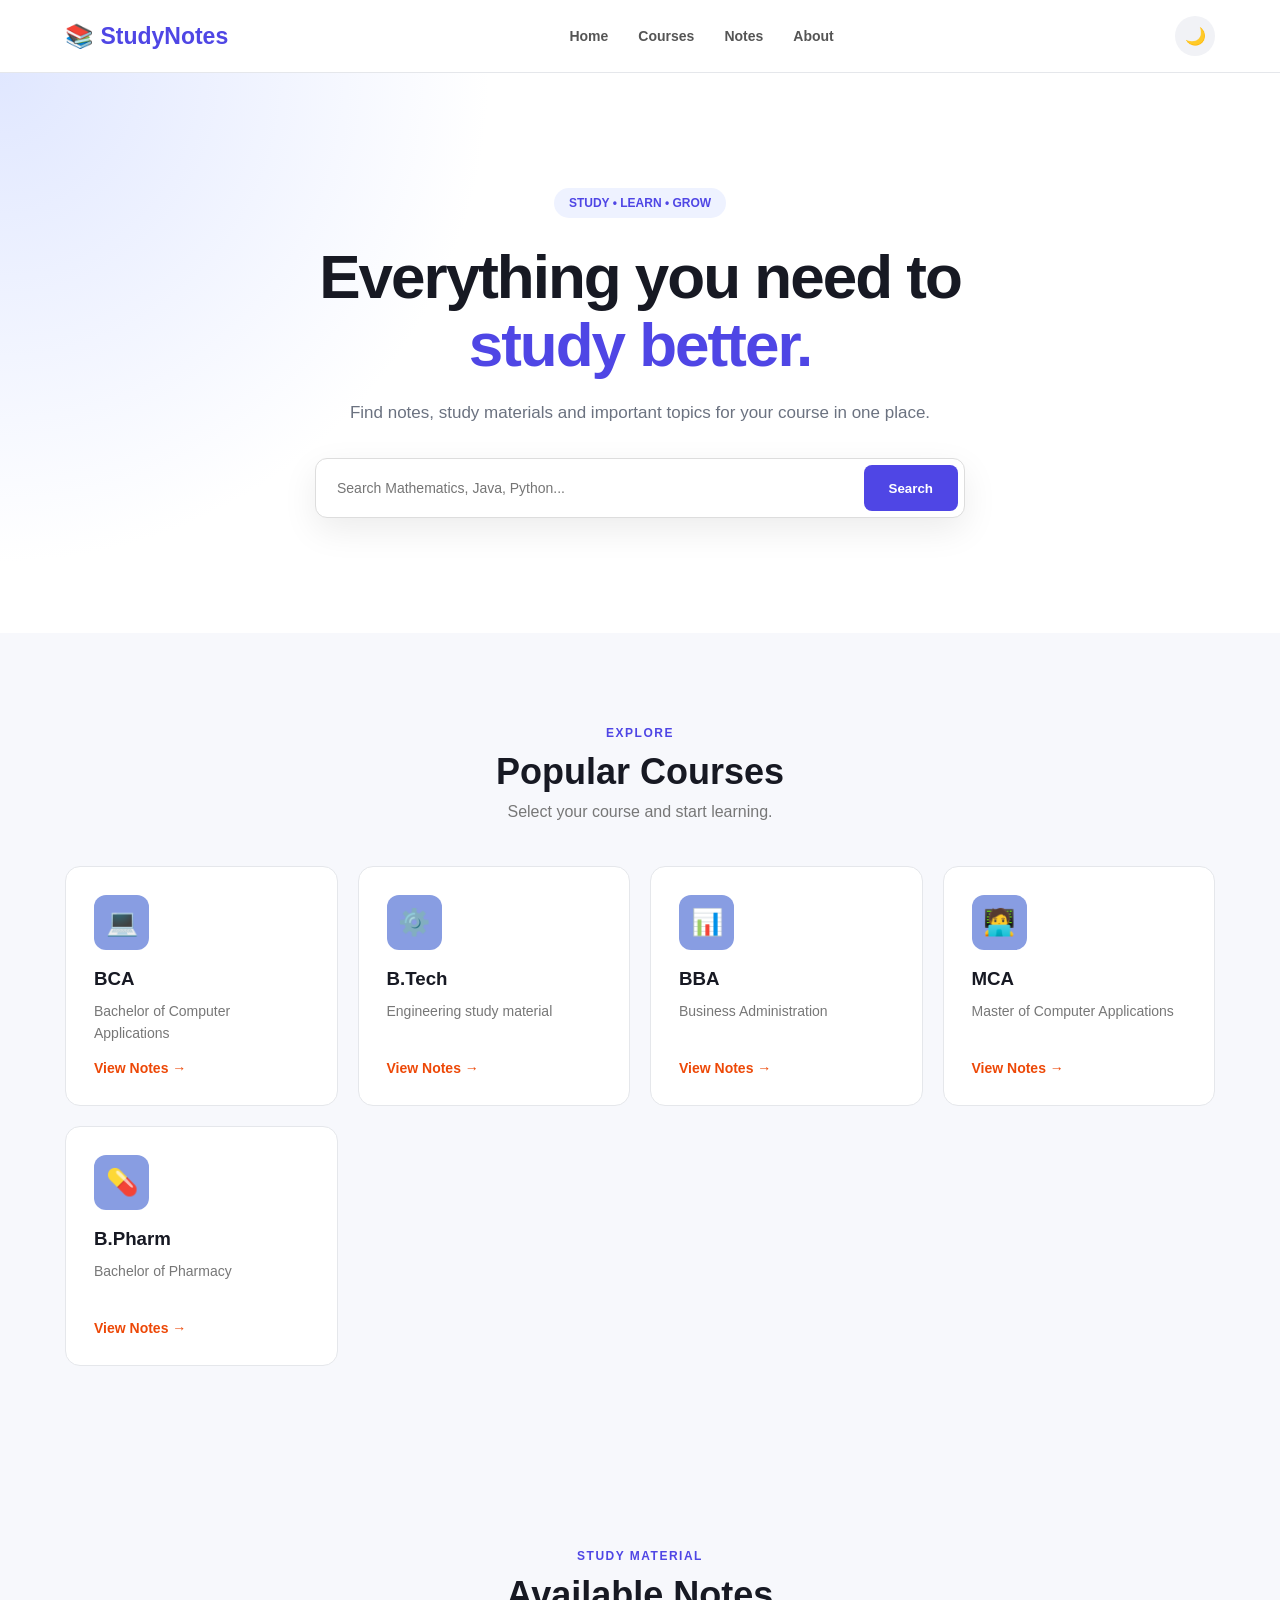
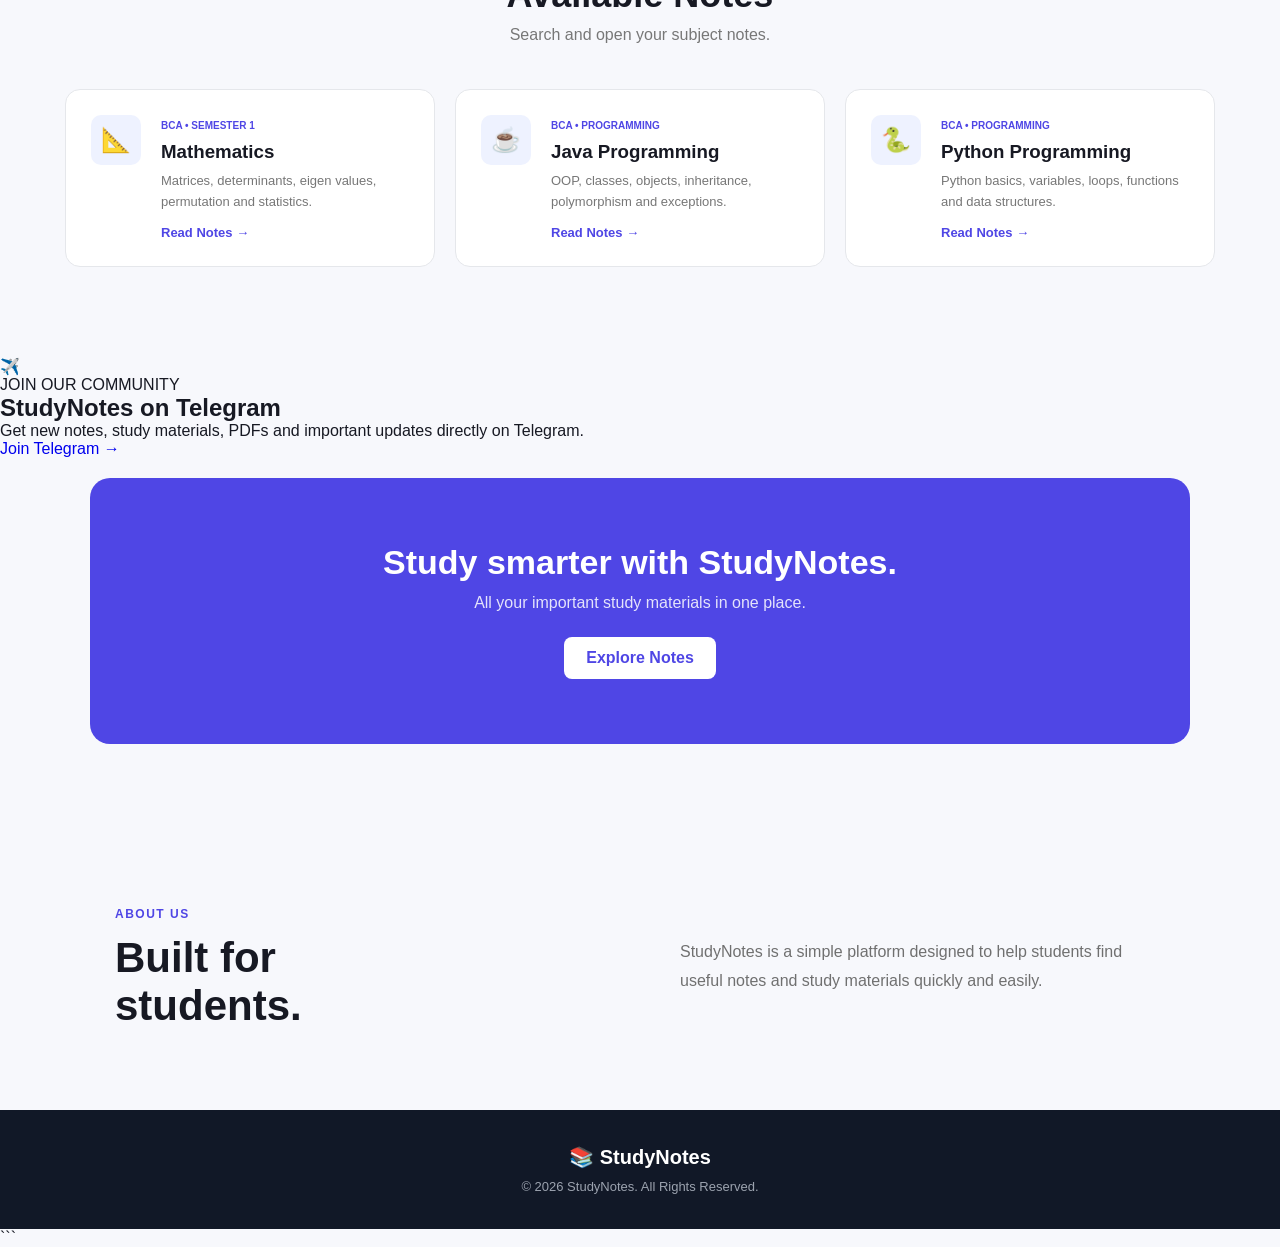
==== index.html @ eb50d55e "Add files via upload" ====
<!DOCTYPE html>
<html lang="en">
<head>
    <meta charset="UTF-8">
    <meta name="viewport" content="width=device-width, initial-scale=1.0">

    <title>StudyNotes | Notes for Students</title>

    <link rel="stylesheet" href="style.css">
</head>

<body>

<header>
    <nav class="navbar">

        <a href="index.html" class="logo">
            📚 StudyNotes
        </a>

        <div class="nav-links">
            <a href="index.html">Home</a>
            <a href="#courses">Courses</a>
            <a href="#notes">Notes</a>
            <a href="#about">About</a>
        </div>

        <button class="dark-btn" onclick="toggleDarkMode()">
            🌙
        </button>

    </nav>
</header>


<section class="hero">

    <div class="hero-content">

        <span class="tag">STUDY • LEARN • GROW</span>

        <h1>
            Everything you need to<br>
            <span>study better.</span>
        </h1>

        <p>
            Find notes, study materials and important topics
            for your course in one place.
        </p>


        <div class="search-container">

            <input
                type="text"
                id="searchInput"
                placeholder="Search Mathematics, Java, Python..."
                onkeyup="searchNotes()"
            >

            <button onclick="searchNotes()">
                Search
            </button>

        </div>

    </div>

</section>


<section class="section" id="courses">

    <div class="heading">
        <span>EXPLORE</span>
        <h2>Popular Courses</h2>
        <p>Select your course and start learning.</p>
    </div>


    <div class="course-grid">

        <div class="course-card">
            <div class="icon">💻</div>
            <h3>BCA</h3>
            <p>Bachelor of Computer Applications</p>
            <a href="#notes">View Notes →</a>
        </div>


        <div class="course-card">
            <div class="icon">⚙️</div>
            <h3>B.Tech</h3>
            <p>Engineering study material</p>
            <a href="#notes">View Notes →</a>
        </div>


        <div class="course-card">
            <div class="icon">📊</div>
            <h3>BBA</h3>
            <p>Business Administration</p>
            <a href="#notes">View Notes →</a>
        </div>


        <div class="course-card">
            <div class="icon">🧑‍💻</div>
            <h3>MCA</h3>
            <p>Master of Computer Applications</p>
            <a href="#notes">View Notes →</a>
            
        </div> 
        <div class="course-card">

    <div class="icon">💊</div>

    <h3>B.Pharm</h3>

    <p>Bachelor of Pharmacy</p>

    <a href="notes/bpharm.html">
        View Notes →
    </a>

</div>
         
        
    </div>

</section>


<section class="section" id="notes">

    <div class="heading">

        <span>STUDY MATERIAL</span>

        <h2>Available Notes</h2>

        <p>
            Search and open your subject notes.
        </p>

    </div>


    <div id="noResults" class="no-results">
        No notes found. Try another search.
    </div>


    <div class="notes-grid" id="notesGrid">


        <!-- Mathematics -->

        <div class="note-card" data-search="mathematics maths bca">

            <div class="note-icon">
                📐
            </div>

            <div class="note-info">

                <span>BCA • SEMESTER 1</span>

                <h3>Mathematics</h3>

                <p>
                    Matrices, determinants, eigen values,
                    permutation and statistics.
                </p>

                <a href="mathmatics.html">
                    Read Notes →
                </a>

            </div>

        </div>


        <!-- Java -->

        <div class="note-card" data-search="java programming bca">

            <div class="note-icon">
                ☕
            </div>

            <div class="note-info">

                <span>BCA • PROGRAMMING</span>

                <h3>Java Programming</h3>

                <p>
                    OOP, classes, objects, inheritance,
                    polymorphism and exceptions.
                </p>

                <a href="notes/java.html">
                    Read Notes →
                </a>

            </div>

        </div>


        <!-- Python -->

        <div class="note-card" data-search="python programming bca">

            <div class="note-icon">
                🐍
            </div>

            <div class="note-info">

                <span>BCA • PROGRAMMING</span>

                <h3>Python Programming</h3>

                <p>
                    Python basics, variables, loops,
                    functions and data structures.
                </p>

                <a href="notes/python.html">
                    Read Notes →
                </a>

            </div>

        </div>


    </div>

</section>


<section class="telegram-section">

    <div class="telegram-content">

        <div class="telegram-icon">
            ✈️
        </div>

        <div>
            <span>JOIN OUR COMMUNITY</span>

            <h2>StudyNotes on Telegram</h2>

            <p>
                Get new notes, study materials, PDFs and
                important updates directly on Telegram.
            </p>
        </div>

        <a href="https://t.me/YourTelegramUsername"
           target="_blank"
           class="telegram-btn">
            Join Telegram →
        </a>

    </div>

</section>


<section class="cta">

    <h2>Study smarter with StudyNotes.</h2>

    <p>
        All your important study materials in one place.
    </p>

    <a href="#notes">
        Explore Notes
    </a>

</section>


<section class="about" id="about">

    <div>

        <span>ABOUT US</span>

        <h2>
            Built for<br>
            students.
        </h2>

    </div>

    <p>
        StudyNotes is a simple platform designed to help
        students find useful notes and study materials
        quickly and easily.
    </p>

</section>


<footer>

    <div class="footer-logo">
        📚 StudyNotes
    </div>

    <p>
        © 2026 StudyNotes. All Rights Reserved.
    </p>

</footer>


<script src="bablu.js"></script>

</body>
</html>
```
---- style.css ----
* {
    margin: 0;
    padding: 0;
    box-sizing: border-box;
}


html {
    scroll-behavior: smooth;
}


body {
    font-family: Arial, sans-serif;
    background: #f7f8fc;
    color: #171923;
    transition: 0.3s;
}


a {
    text-decoration: none;
}


/* NAVBAR */

header {
    background: white;
    border-bottom: 1px solid #e5e7eb;
}


.navbar {
    max-width: 1200px;
    height: 72px;

    margin: auto;
    padding: 0 25px;

    display: flex;
    align-items: center;
    justify-content: space-between;
}


.logo {
    font-size: 23px;
    font-weight: 800;
    color: #4f46e5;
}


.nav-links {
    display: flex;
    gap: 30px;
}


.nav-links a {
    color: #555;
    font-size: 14px;
    font-weight: 600;
}


.nav-links a:hover {
    color: #4f46e5;
}


.dark-btn {
    border: none;
    background: #f1f2f6;

    width: 40px;
    height: 40px;

    border-radius: 50%;

    cursor: pointer;

    font-size: 17px;
}


/* HERO */

.hero {
    min-height: 560px;

    display: flex;
    align-items: center;
    justify-content: center;

    text-align: center;

    background:
        radial-gradient(
            circle at top left,
            #e0e7ff,
            transparent 35%
        ),
        white;
}


.hero-content {
    width: 90%;
    max-width: 800px;
}


.tag {
    display: inline-block;

    color: #4f46e5;
    background: #eef2ff;

    padding: 8px 15px;

    border-radius: 30px;

    font-size: 12px;
    font-weight: bold;

    margin-bottom: 25px;
}


.hero h1 {
    font-size: 62px;
    line-height: 1.1;

    letter-spacing: -2px;

    margin-bottom: 20px;
}


.hero h1 span {
    color: #4f46e5;
}


.hero p {
    color: #6b7280;

    font-size: 17px;

    line-height: 1.7;

    max-width: 600px;

    margin: auto auto 30px;
}


/* SEARCH */

.search-container {
    display: flex;

    max-width: 650px;

    margin: auto;

    background: white;

    padding: 6px;

    border: 1px solid #ddd;

    border-radius: 12px;

    box-shadow: 0 12px 35px rgba(0,0,0,0.08);
}


.search-container input {
    flex: 1;

    border: none;

    outline: none;

    padding: 15px;

    font-size: 14px;
}


.search-container button {
    border: none;

    background: #4f46e5;

    color: white;

    padding: 0 25px;

    border-radius: 8px;

    cursor: pointer;

    font-weight: bold;
}


/* SECTION */

.section {
    max-width: 1200px;

    margin: auto;

    padding: 90px 25px;
}


.heading {
    text-align: center;

    margin-bottom: 45px;
}


.heading span {
    color: #4f46e5;

    font-size: 12px;

    font-weight: bold;

    letter-spacing: 1.5px;
}


.heading h2 {
    font-size: 36px;

    margin: 10px 0;
}


.heading p {
    color: #777;
}


/* COURSES */

.course-grid {
    display: grid;

    grid-template-columns:
        repeat(4, 1fr);

    gap: 20px;
}


.course-card {
    background: white;

    padding: 28px;

    border: 1px solid #e5e7eb;

    border-radius: 15px;

    transition: 0.25s;
}


.course-card:hover {
    transform: translateY(-6px);

    box-shadow:
        0 15px 35px rgba(0,0,0,0.08);
}


.icon {
    width: 55px;
    height: 55px;

    display: flex;
    align-items: center;
    justify-content: center;

    background: #889de2;

    border-radius: 12px;

    font-size: 26px;

    margin-bottom: 18px;
}


.course-card h3 {
    margin-bottom: 10px;
}


.course-card p {
    color: #777;

    font-size: 14px;

    line-height: 1.6;

    min-height: 45px;
}


.course-card a {
    display: inline-block;

    margin-top: 15px;

    color: #ed4807;

    font-size: 14px;

    font-weight: bold;
}


/* NOTES */

.notes-grid {
    display: grid;

    grid-template-columns:
        repeat(3, 1fr);

    gap: 20px;
}


.note-card {
    display: flex;

    gap: 20px;

    background: white;

    padding: 25px;

    border-radius: 15px;

    border: 1px solid #e5e7eb;

    transition: 0.25s;
}


.note-card:hover {
    transform: translateY(-5px);

    box-shadow:
        0 12px 30px rgba(0,0,0,0.07);
}


.note-icon {
    min-width: 50px;
    height: 50px;

    display: flex;
    align-items: center;
    justify-content: center;

    background: #eef2ff;

    border-radius: 10px;

    font-size: 24px;
}


.note-info span {
    color: #4f46e5;

    font-size: 10px;

    font-weight: bold;
}


.note-info h3 {
    margin: 8px 0;
}


.note-info p {
    color: #777;

    font-size: 13px;

    line-height: 1.6;
}


.note-info a {
    display: inline-block;

    margin-top: 12px;

    color: #4f46e5;

    font-size: 13px;

    font-weight: bold;
}


/* NO RESULTS */

.no-results {
    display: none;

    text-align: center;

    color: #777;

    padding: 30px;
}


/* CTA */

.cta {
    max-width: 1100px;

    margin: 20px auto 80px;

    padding: 65px 25px;

    border-radius: 20px;

    text-align: center;

    background: #4f46e5;

    color: white;
}


.cta h2 {
    font-size: 34px;

    margin-bottom: 12px;
}


.cta p {
    margin-bottom: 25px;

    opacity: 0.85;
}


.cta a {
    display: inline-block;

    background: white;

    color: #4f46e5;

    padding: 12px 22px;

    border-radius: 8px;

    font-weight: bold;
}


/* ABOUT */

.about {
    max-width: 1100px;

    margin: auto;

    padding: 80px 25px;

    display: grid;

    grid-template-columns: 1fr 1fr;

    gap: 80px;

    align-items: center;
}


.about span {
    color: #4f46e5;

    font-size: 12px;

    font-weight: bold;

    letter-spacing: 1.5px;
}


.about h2 {
    font-size: 42px;

    margin-top: 12px;
}


.about p {
    color: #707070;

    line-height: 1.8;
}


/* FOOTER */

footer {
    background: #111827;

    color: white;

    text-align: center;

    padding: 35px;
}


.footer-logo {
    font-size: 20px;

    font-weight: bold;

    margin-bottom: 10px;
}


footer p {
    color: #9ca3af;

    font-size: 13px;
}


/* DARK MODE */

body.dark {
    background: #0f172a;

    color: white;
}


body.dark header,
body.dark .course-card,
body.dark .note-card,
body.dark .search-container {
    background: #1e293b;

    border-color: #334155;
}


body.dark .nav-links a,
body.dark .hero p,
body.dark .course-card p,
body.dark .note-info p,
body.dark .about p {
    color: #cbd5e1;
}


body.dark .hero {
    background: #0f172a;
}


body.dark .search-container input {
    background: #1e293b;

    color: white;
}


/* RESPONSIVE */

@media (max-width: 900px) {

    .course-grid {
        grid-template-columns:
            repeat(2, 1fr);
    }

    .notes-grid {
        grid-template-columns:
            repeat(2, 1fr);
    }

    .hero h1 {
        font-size: 48px;
    }

    .about {
        grid-template-columns: 1fr;

        gap: 30px;
    }
}


@media (max-width: 600px) {

    .nav-links {
        display: none;
    }

    .hero h1 {
        font-size: 38px;
    }

    .search-container {
        flex-direction: column;
    }

    .search-container button {
        padding: 13px;
    }

    .course-grid,
    .notes-grid {
        grid-template-columns: 1fr;
    }

    .section {
        padding: 60px 20px;
    }/* TELEGRAM SECTION */

.telegram-section {
    max-width: 1100px;
    margin: 20px auto 80px;
    padding: 35px;
}

.telegram-content {
    background: white;
    border: 1px solid #e5e7eb;
    border-radius: 18px;

    padding: 35px;

    display: flex;
    align-items: center;
    gap: 25px;

    box-shadow: 0 10px 30px rgba(0,0,0,0.05);
}

.telegram-icon {
    min-width: 65px;
    height: 65px;

    display: flex;
    align-items: center;
    justify-content: center;

    background: #eef2ff;
    border-radius: 15px;

    font-size: 30px;
}

.telegram-content span {
    color: #4f46e5;
    font-size: 11px;
    font-weight: bold;
    letter-spacing: 1px;
}

.telegram-content h2 {
    margin: 6px 0;
    font-size: 25px;
}

.telegram-content p {
    color: #777;
    font-size: 14px;
    line-height: 1.6;
}

.telegram-btn {
    margin-left: auto;

    white-space: nowrap;

    background: #4f46e5;
    color: white;

    padding: 13px 20px;

    border-radius: 8px;

    font-weight: bold;
    font-size: 14px;
}
}
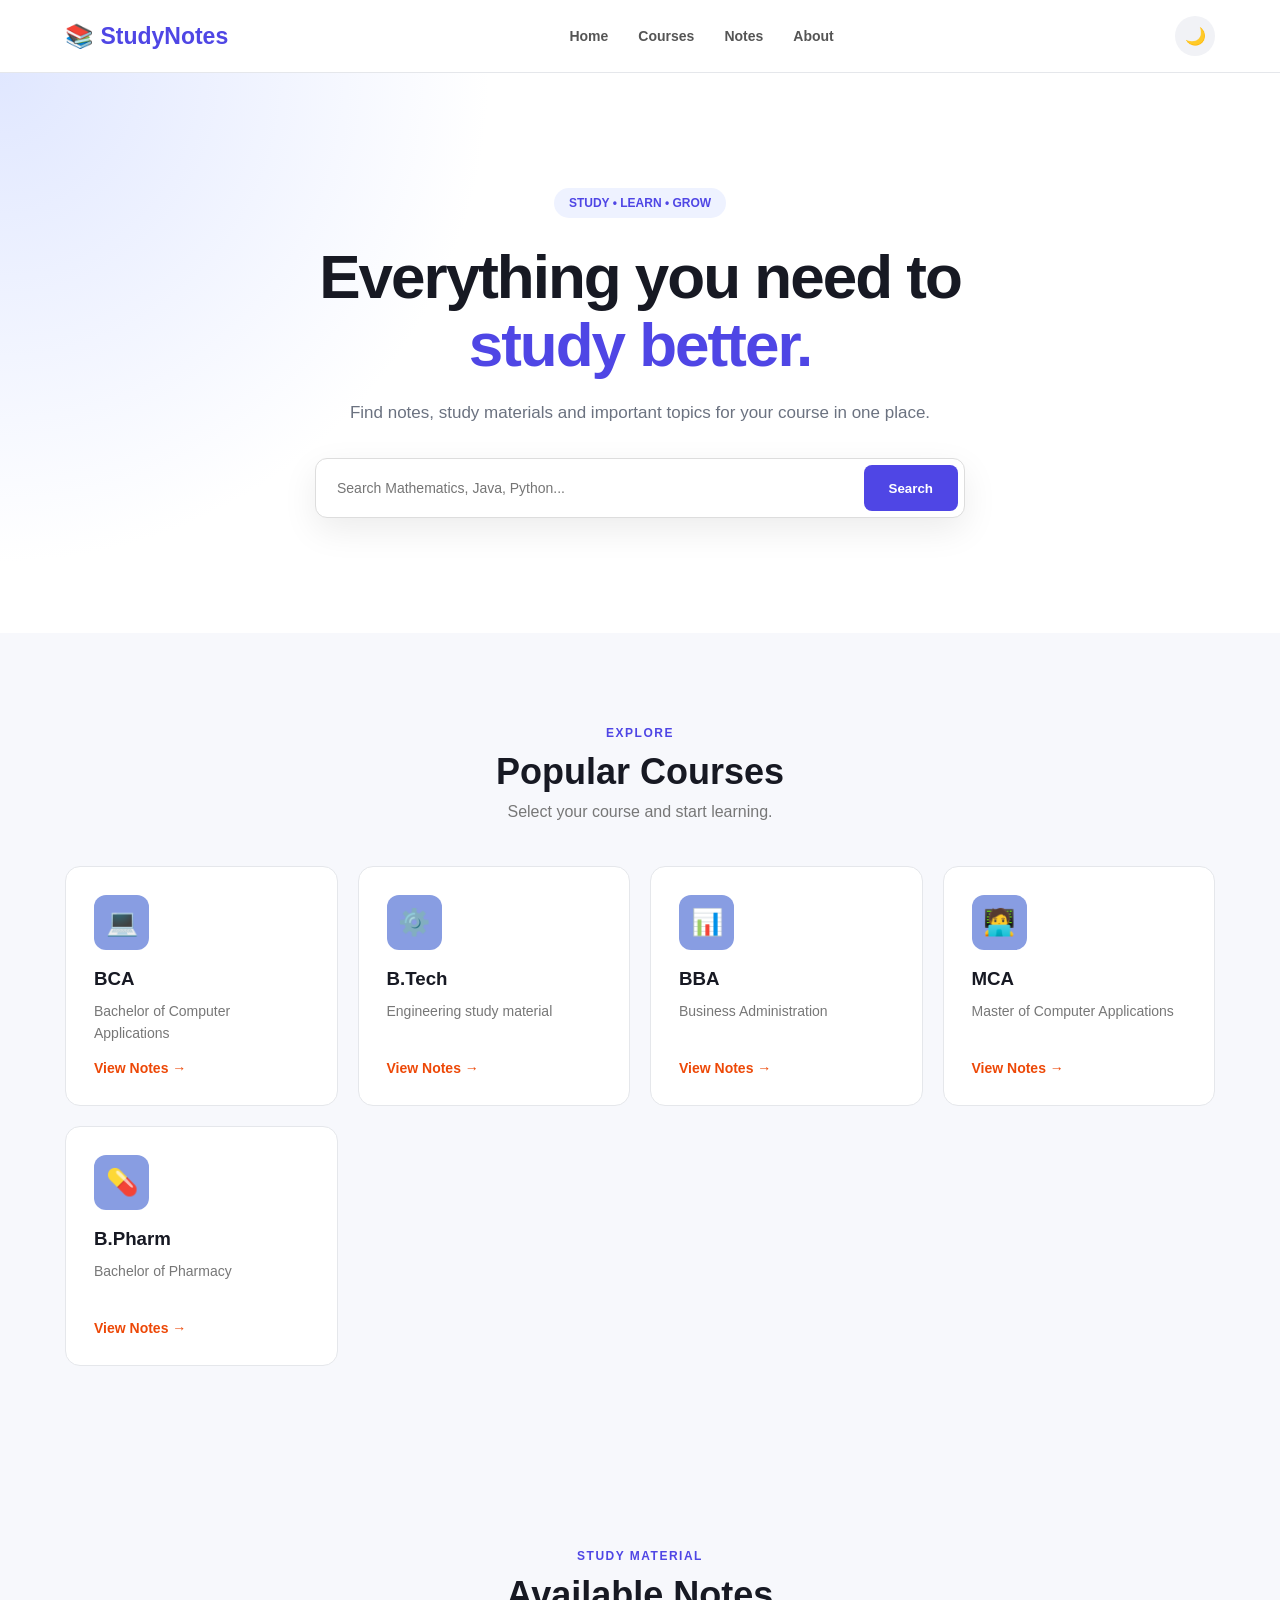
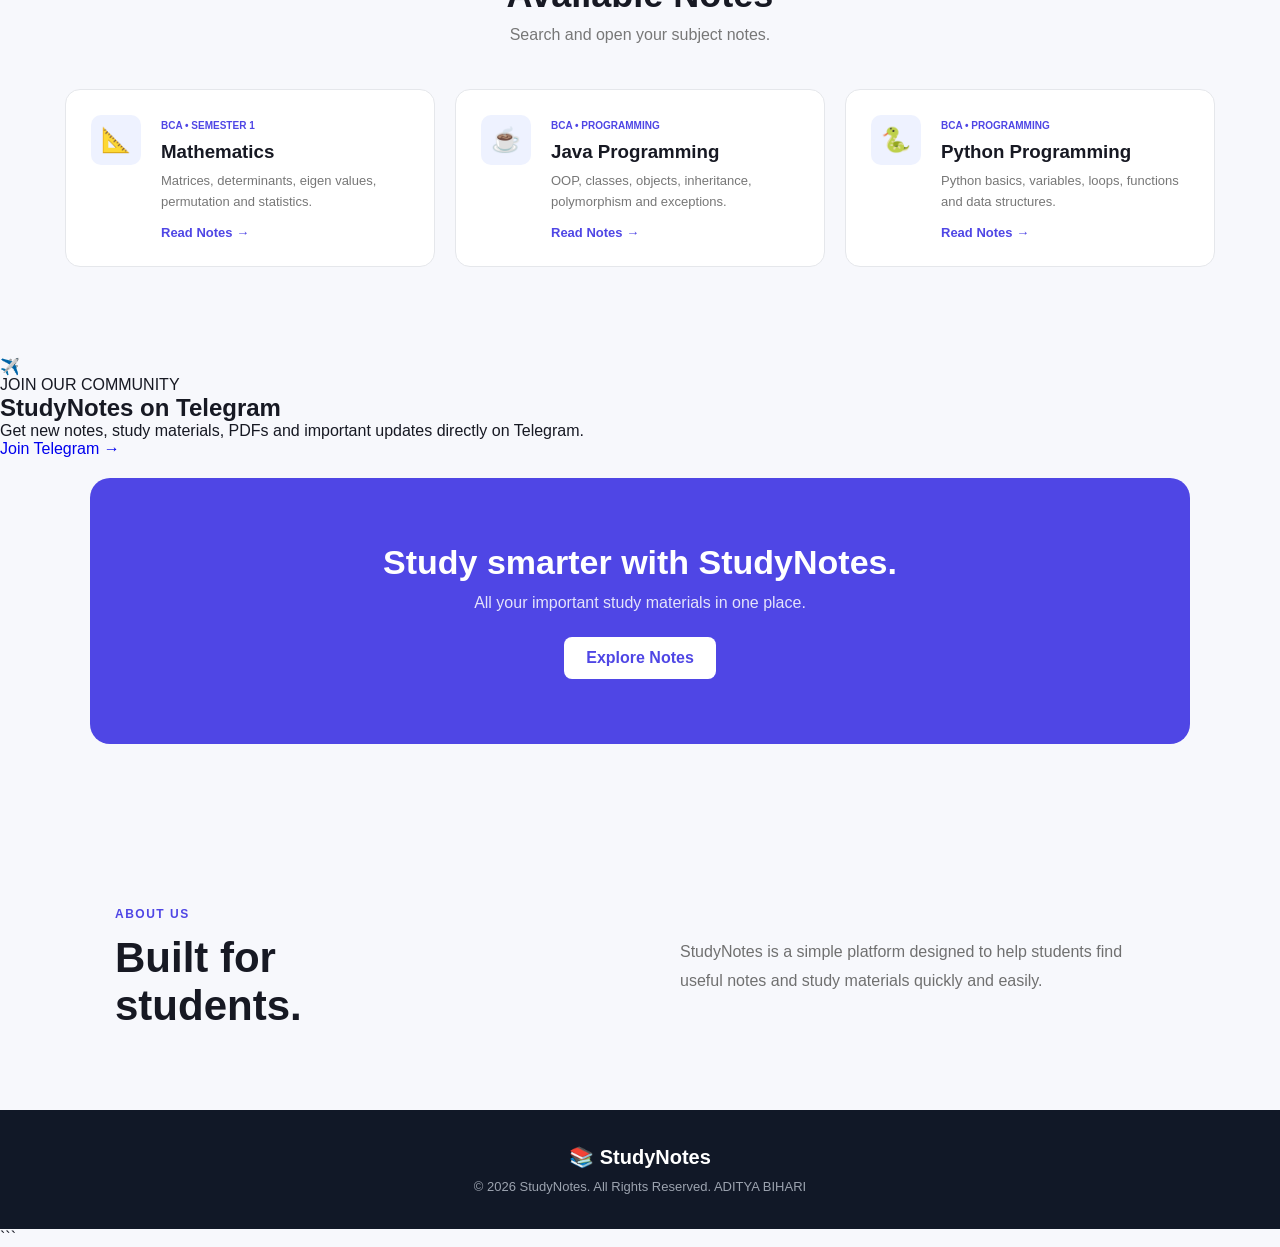
==== commit 0328e9b7: "Refactor index.html structure and content" ====
--- a/index.html
+++ b/index.html
@@ -320,6 +320,7 @@
 
     <p>
         © 2026 StudyNotes. All Rights Reserved.
+        ADITYA BIHARI
     </p>
 
 </footer>
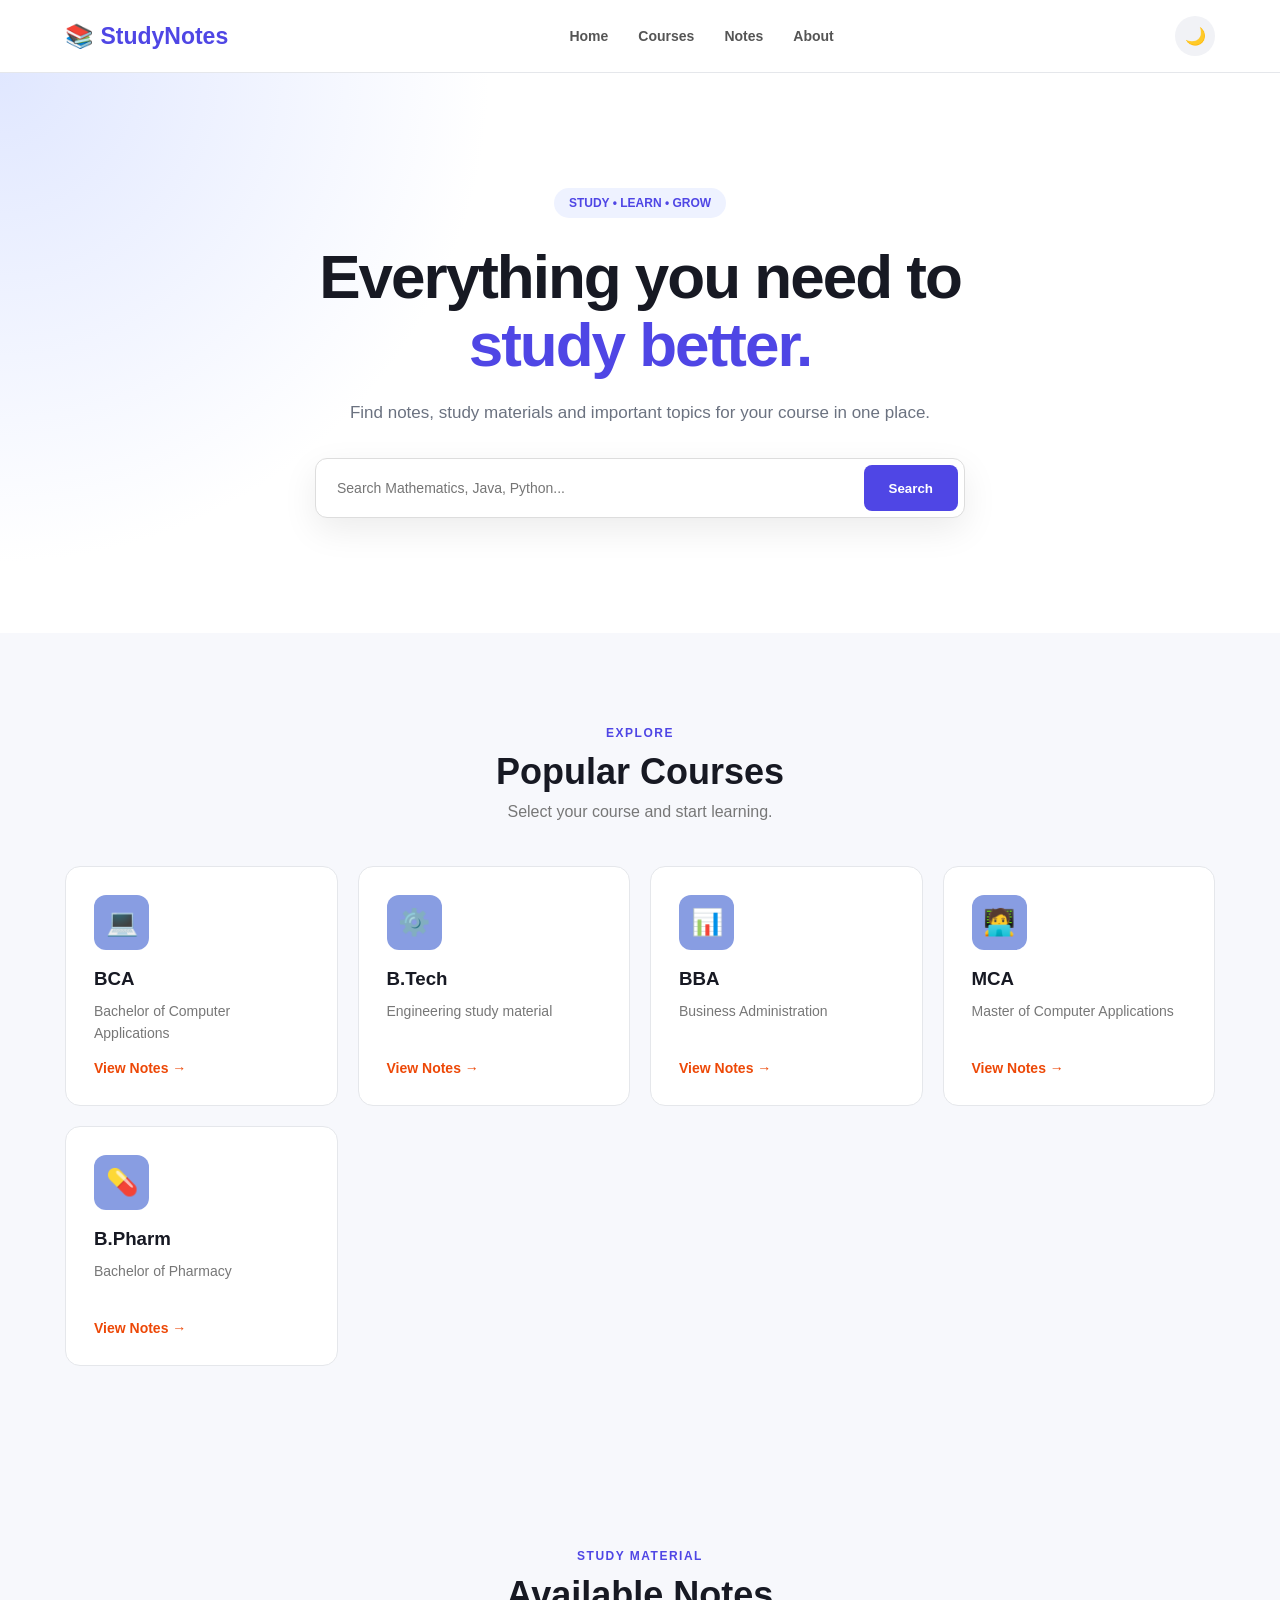
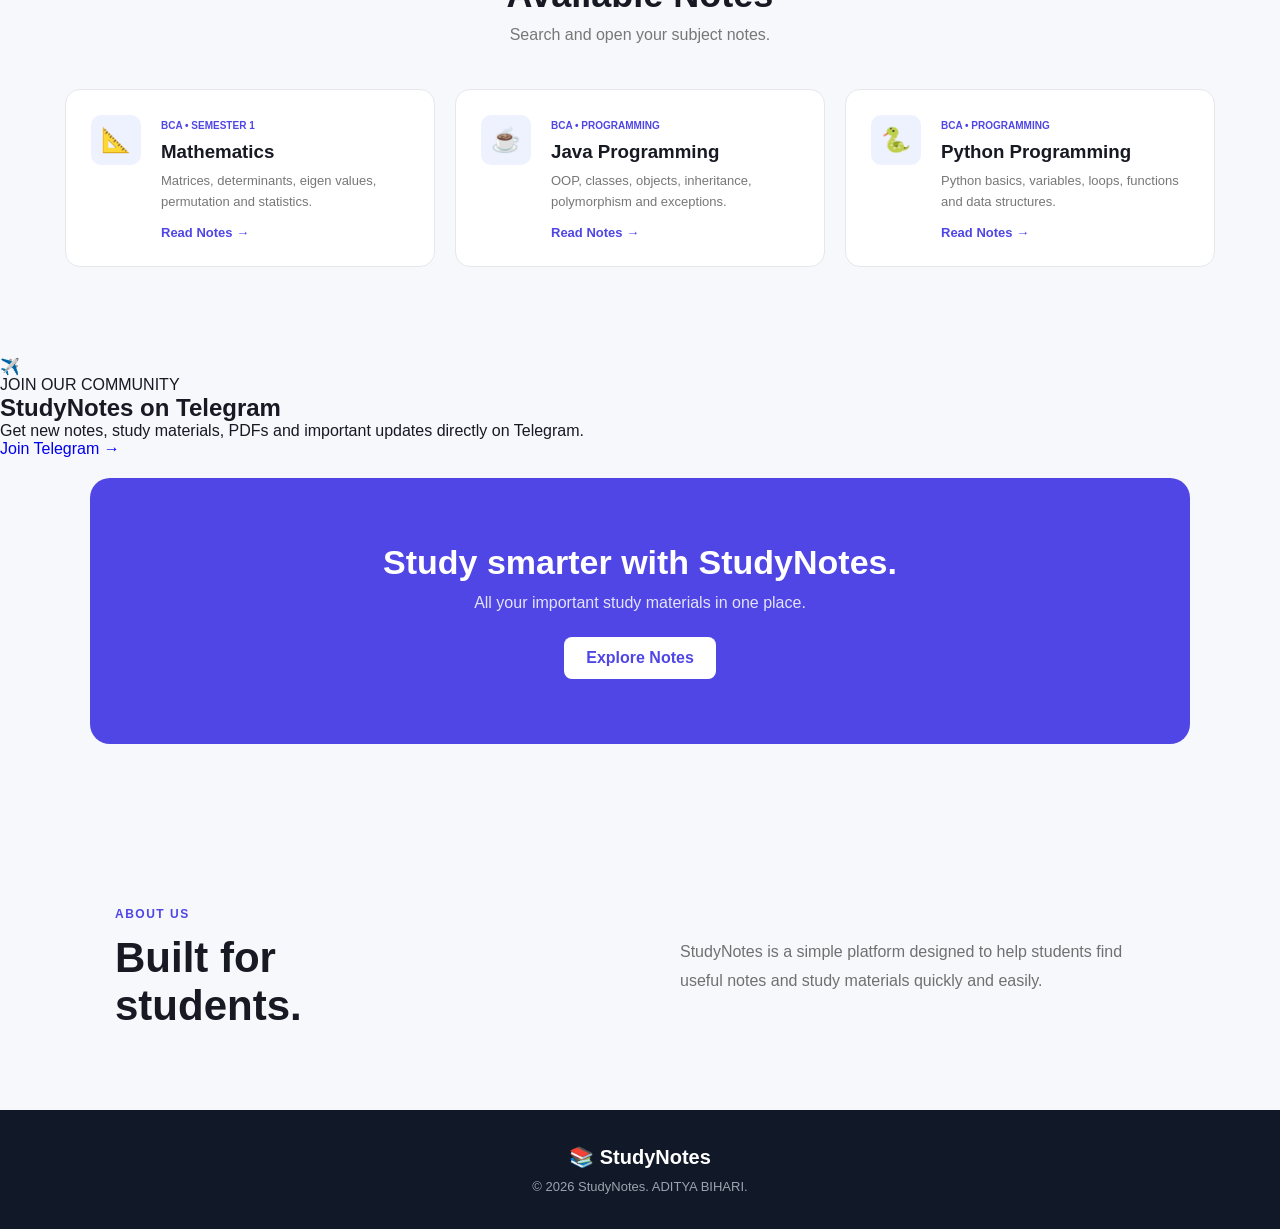
==== commit 3a2a4f30: "Refactor index.html structure and content" ====
--- a/index.html
+++ b/index.html
@@ -319,8 +319,8 @@
     </div>
 
     <p>
-        © 2026 StudyNotes. All Rights Reserved.
-        ADITYA BIHARI
+        © 2026 StudyNotes. ADITYA BIHARI.
+        
     </p>
 
 </footer>
@@ -330,4 +330,3 @@
 
 </body>
 </html>
-```
